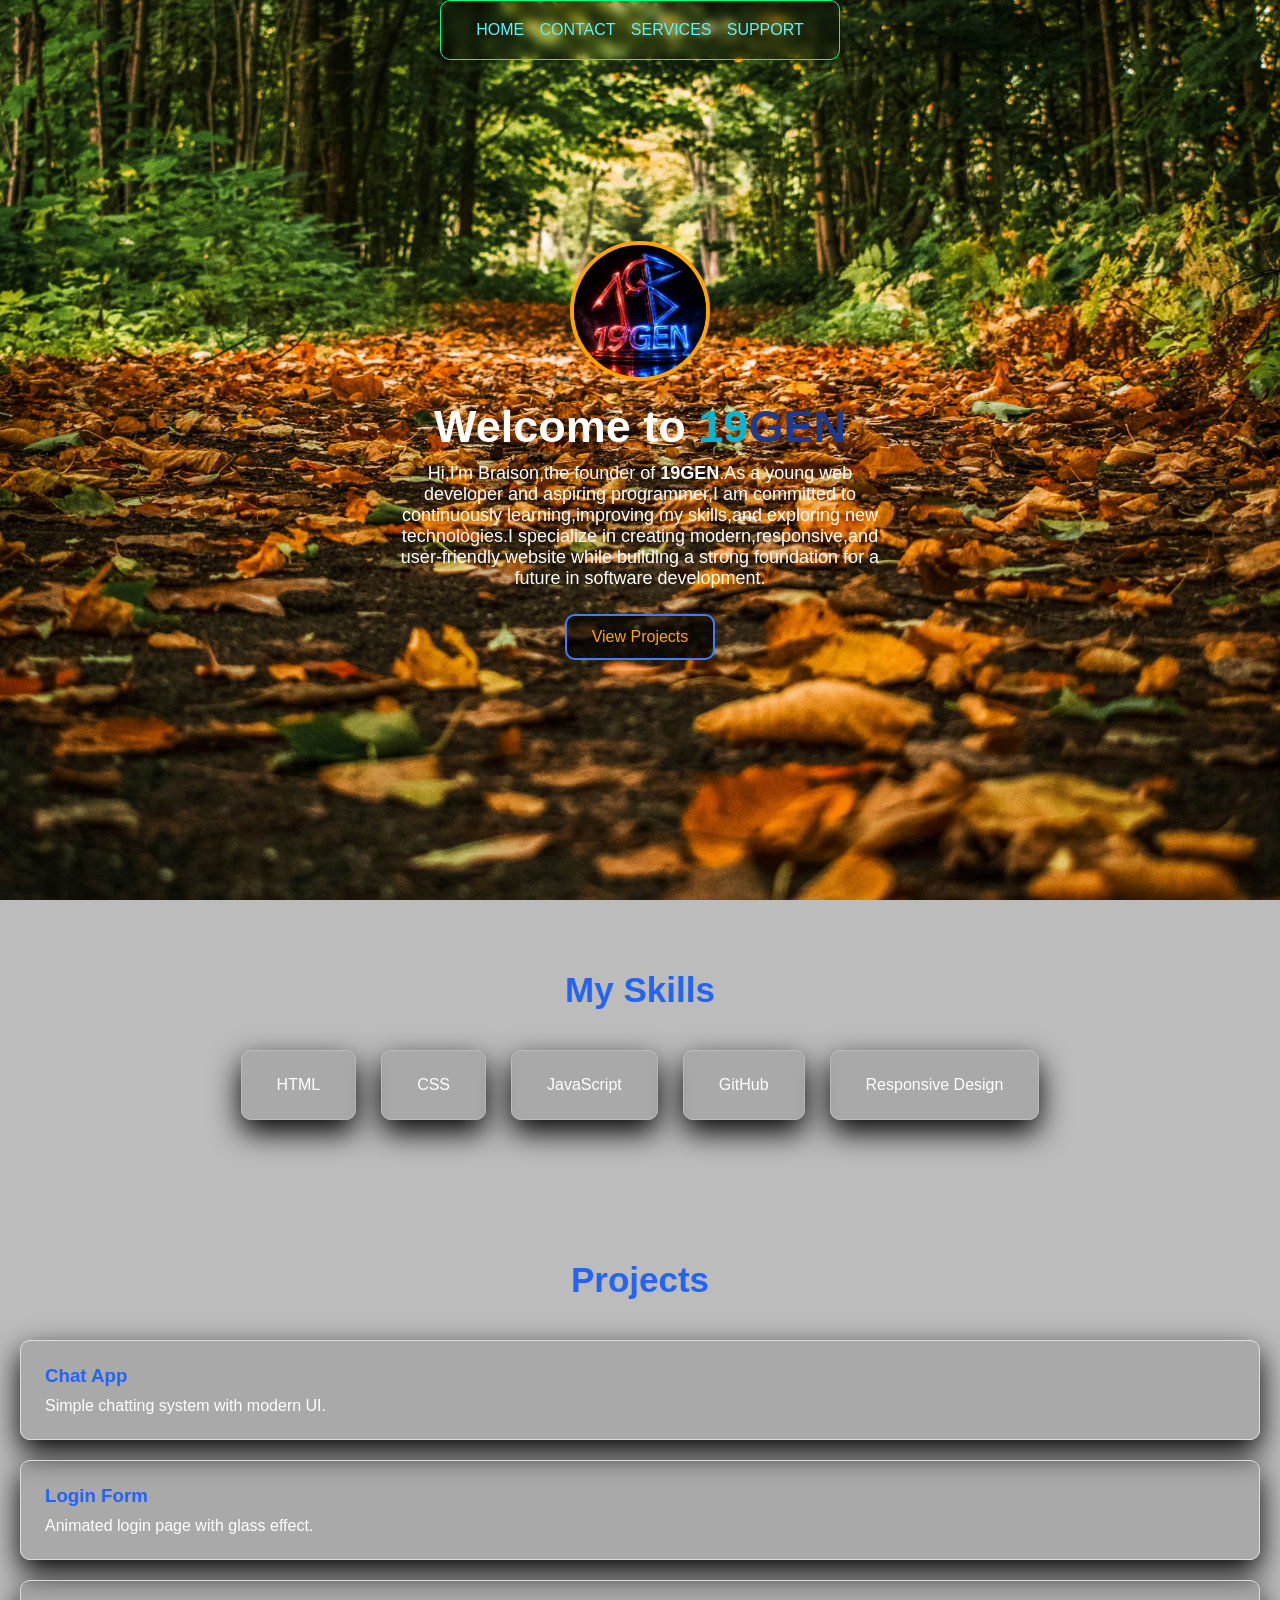
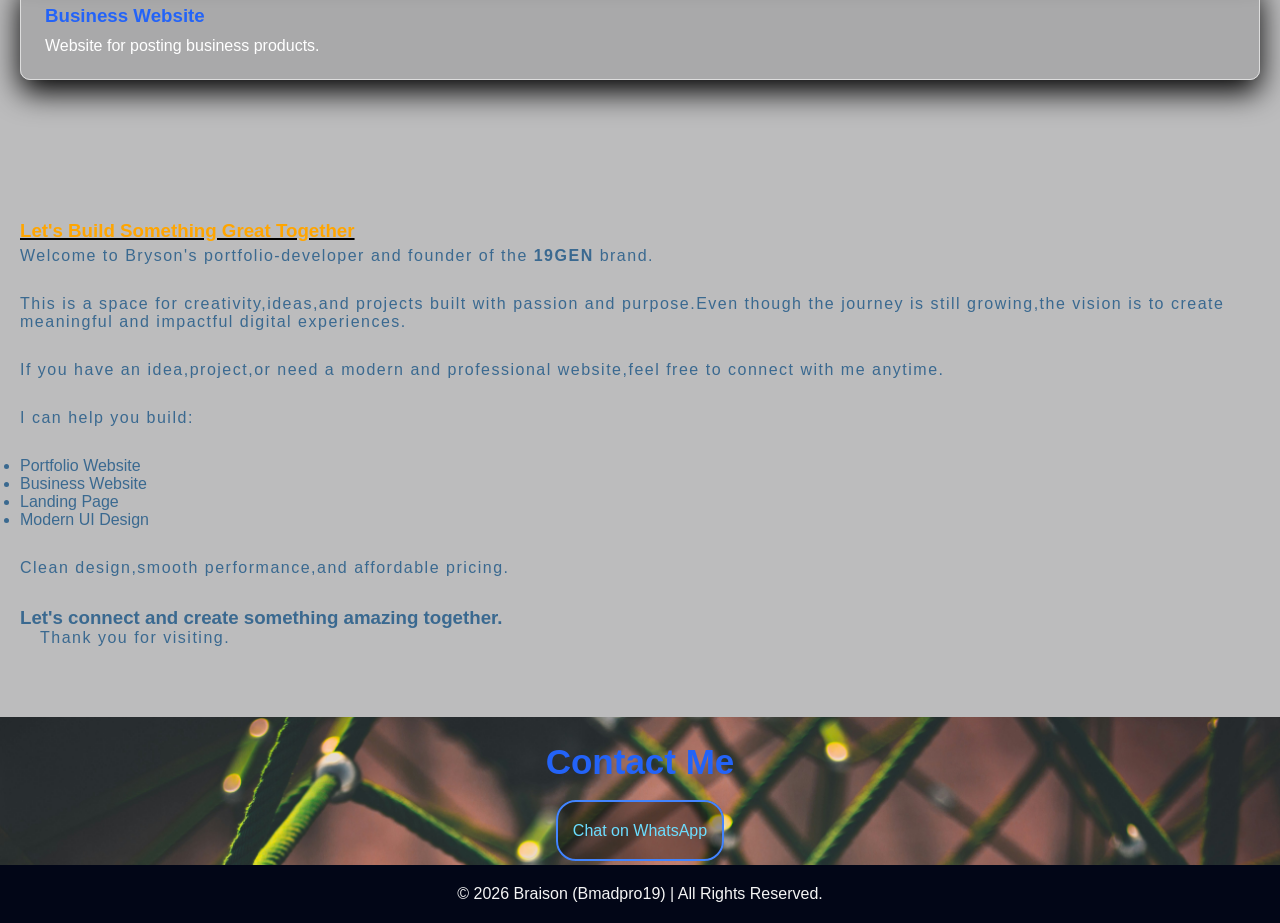
==== index.html @ 57aa0ffb "portifolio-changes" ====
<!DOCTYPE html>
<html lang="en">
<head>
    <link rel="stylesheet" href="home.css">
    <meta charset="UTF-8">
    <meta name="viewport" content="width=device-width, initial-scale=1.0">
    <title>Braison portifolio</title>
</head>
<body>
    <header id="home">

        <nav>
          <ul>
            <li><a href="#home">HOME</a></li>
            <li><a href="#contact">CONTACT</a></li>
            <li><a href="email-contact-me.html">SERVICES</a></li>
            <li><a href="#support">SUPPORT</a></li>
          </ul>  
        </nav>
        <img src="19GEN.jpg" alt="image">
        <h1>
            Welcome to <span style="color:#06B6D4;">19</span><span style="color: #1E3A8A;">GEN</span>
        </h1>
        <p>Hi,I'm Braison,the founder of <strong>19GEN</strong>.As a young web developer and aspiring programmer,I am committed to continuously learning,improving my skills,and exploring new technologies.I specialize in creating modern,responsive,and user-friendly website while building a strong foundation for a future in software development.</p>
        
        <a href="#projects" class="btn">View Projects</a>
    </header>
    <!--my skills-->
    <section>
        <h2 class="tittle">My Skills</h2>

        <div class="skills">
            <div class="skill">HTML</div>
            <div class="skill">CSS</div>
            <div class="skill">JavaScript</div>
            <div class="skill">GitHub</div>
            <div class="skill">Responsive Design</div>
             
        </div>  
    </section>

    <!--Projects-->
    <section id="projects">
        <h2 class="tittle">Projects</h2>
        
    <div class="projects">
        <div class="card">
            <h3>
                Chat App
            </h3>
            <p>
                Simple chatting system with modern UI.
            </p>
        </div>

        <div class="card">
            <h3>
                Login Form
            </h3>
            <p>
              Animated login page with glass effect.
            </p>
        </div>

        <div class="card">
            <h3>
                Business Website
            </h3>
            <p>Website for posting business products.</p>
        </div>

    </div>

    </section>

    <!--hey mista-->

    <section id="support">
        <div class="support">
            <h3 style="color: orange; text-decoration: underline 2px #000; margin-bottom: 5px;">Let's Build Something Great Together</h3>
            <p>Welcome to Bryson's portfolio-developer and founder of the <strong>19GEN</strong> brand.</p>


            <p>This is a space for creativity,ideas,and projects built with passion and purpose.Even though the journey is still growing,the vision is to create meaningful and impactful digital experiences.
            </p>


            <p>If you have an idea,project,or need a modern and professional website,feel free to connect with me anytime.</p>

            <p>I can help you build:
                 
                <ul>
                    <li>Portfolio Website</li>
                    <li>Business Website </li>
                    <li>Landing Page</li>
                    <li>Modern UI Design</li>
                </ul>
            
            </p>
       

            <p>Clean design,smooth performance,and affordable pricing.</p>

            <h3>Let's connect and create something amazing together.</h3>

            <span>Thank you for visiting.</span>
        </div>

    </section>

    <!--Contact place-->
    <section id="contact">
        <h2 class="tittle">Contact Me</h2>
        <a href="https://wa.me/255693608018?text=hey mr braison">Chat on WhatsApp</a>

        
        

  
    
    </section>

    <footer>
        &copy; 2026 Braison (Bmadpro19) | All Rights Reserved.
    </footer>

</body>
</html>
---- home.css ----
*{
    padding: 0;
    margin: 0;
    box-sizing: border-box;
    font-family: Arial, Helvetica, sans-serif;
}

body{
    background: #bcbcbd;
    color: white;

}
header{
    height: 100vh;
    display: flex;
    flex-direction: column;
    justify-content: center;
    align-items: center;
    text-align: center;
    background-image: url(header.jpg);
    background-size: cover;
    background-position: center;
    
    

}
header img{
    height: 140px;
    width: 140px;
    border-radius: 50%;
    border: 4px solid orange;
    object-fit:cover;
    margin-bottom: 20px;
}

header h1{
    font-size: 45px;
    margin-bottom: 10px;
    
    
}
header p{
    font-size: 18px;
    max-width: 500px;

}

.btn{
    margin-top: 25px;
    padding: 12px 25px;
    color: orange;
    text-decoration: none;
    background: rgba(0, 0, 0, 0.623);
    border-radius: 10px;
    border: 2px hwb(221 25% 0%) solid;
    

}
.btn:hover{
    background:#f3f3f3;
    transition: 0.3s;
    transform: scale(1.1);
    
}
section{
    padding: 70px 20px;
}
.tittle{
    color: rgb(35, 99, 248);
    text-align: center;
    font-size: 35px;
    margin-bottom: 40px;

}
.skills{
    gap: 25px;
    justify-content: center;
    display: flex;
    flex-wrap: wrap;
}
.skill{
    background:rgba(0,0,0,0.1);
    padding: 25px 35px;
    border-radius: 10px;
    box-shadow: 0 12px 30px black ;
    border: 0.5px solid #bbb;
     
}
.skill:hover{
    transform:translateY(-15px)  scale(1.1);
    transition: 0.4s;
    
}
.projects{
    display: grid;
    grid-template-columns:repeat(auto-fit,minmax(250px 1fr));
    gap: 20px;
    margin-top: 30px;

}
.card{
    background:rgba(0,0,0,0.1);
    padding: 24px;
    border-radius: 10px;
    border: 1px solid #ddd;
    box-shadow: 0 12px 30px black;
    
}
.card h3{
    color: rgb(35, 99, 248);
    margin-bottom: 10px;
}

.card:hover{
    transform: translateY(-15px) ;
    transition: 0.5s;
}

.contact{
    text-align: center;

}
.contact a{
    text-decoration: none;
    color: rgb(35, 99, 248);
    font-size: 18px;
}
footer{
    text-align: center;
    padding: 20px;
    background: #020617;
    color: whitesmoke;
}

nav ul{
    display: flex;
    justify-content: space-evenly;
    max-width: 400px;
    width: 100%;
    position:fixed;
    text-align: center; 
     background: rgba(0,0,0,0.1);
     backdrop-filter: blur(5px);
     top: 0;
     align-items: center;
     padding: 20px;
     border-radius: 10px;
     border: 1px rgb(0, 255, 140) solid;

}  


nav{
  display: flex;
    justify-content: space-around;
    background: rgba(0,0,0,0.3);
    width: 100%;
}
nav a{
    text-decoration: none;
    color: lab(88.3% -38.63 -18.3) ;
    
}
nav a:hover{
    background: rgba(79, 255, 243, 0.443);
    padding: 10px;
    border-radius: 10px;
    transition: 0.2s ease;
}
nav ul li{
    list-style-type:none;
}

.support{
    color:rgb(58, 105, 144) ;
}
.support p {
    margin-bottom: 30px;
    letter-spacing: 1.5px;
   
}
.support span{
    margin: 20px;
    letter-spacing: 1.5px;
}
#contact {
    padding: 20px 15px;
    background-image: url(contact.jpg);
    background-size: cover;
    text-align: center;
    padding: 25px 20px;
   

}
#contact a{
    background: rgba(0, 0, 0, 0.352);
    padding: 20px 15px;
    border-radius: 20px;
    color: #6bddff;
    text-decoration-line: none;
    border: 2px solid rgb(66, 132, 255);
    backdrop-filter: blur(10px);
    

}
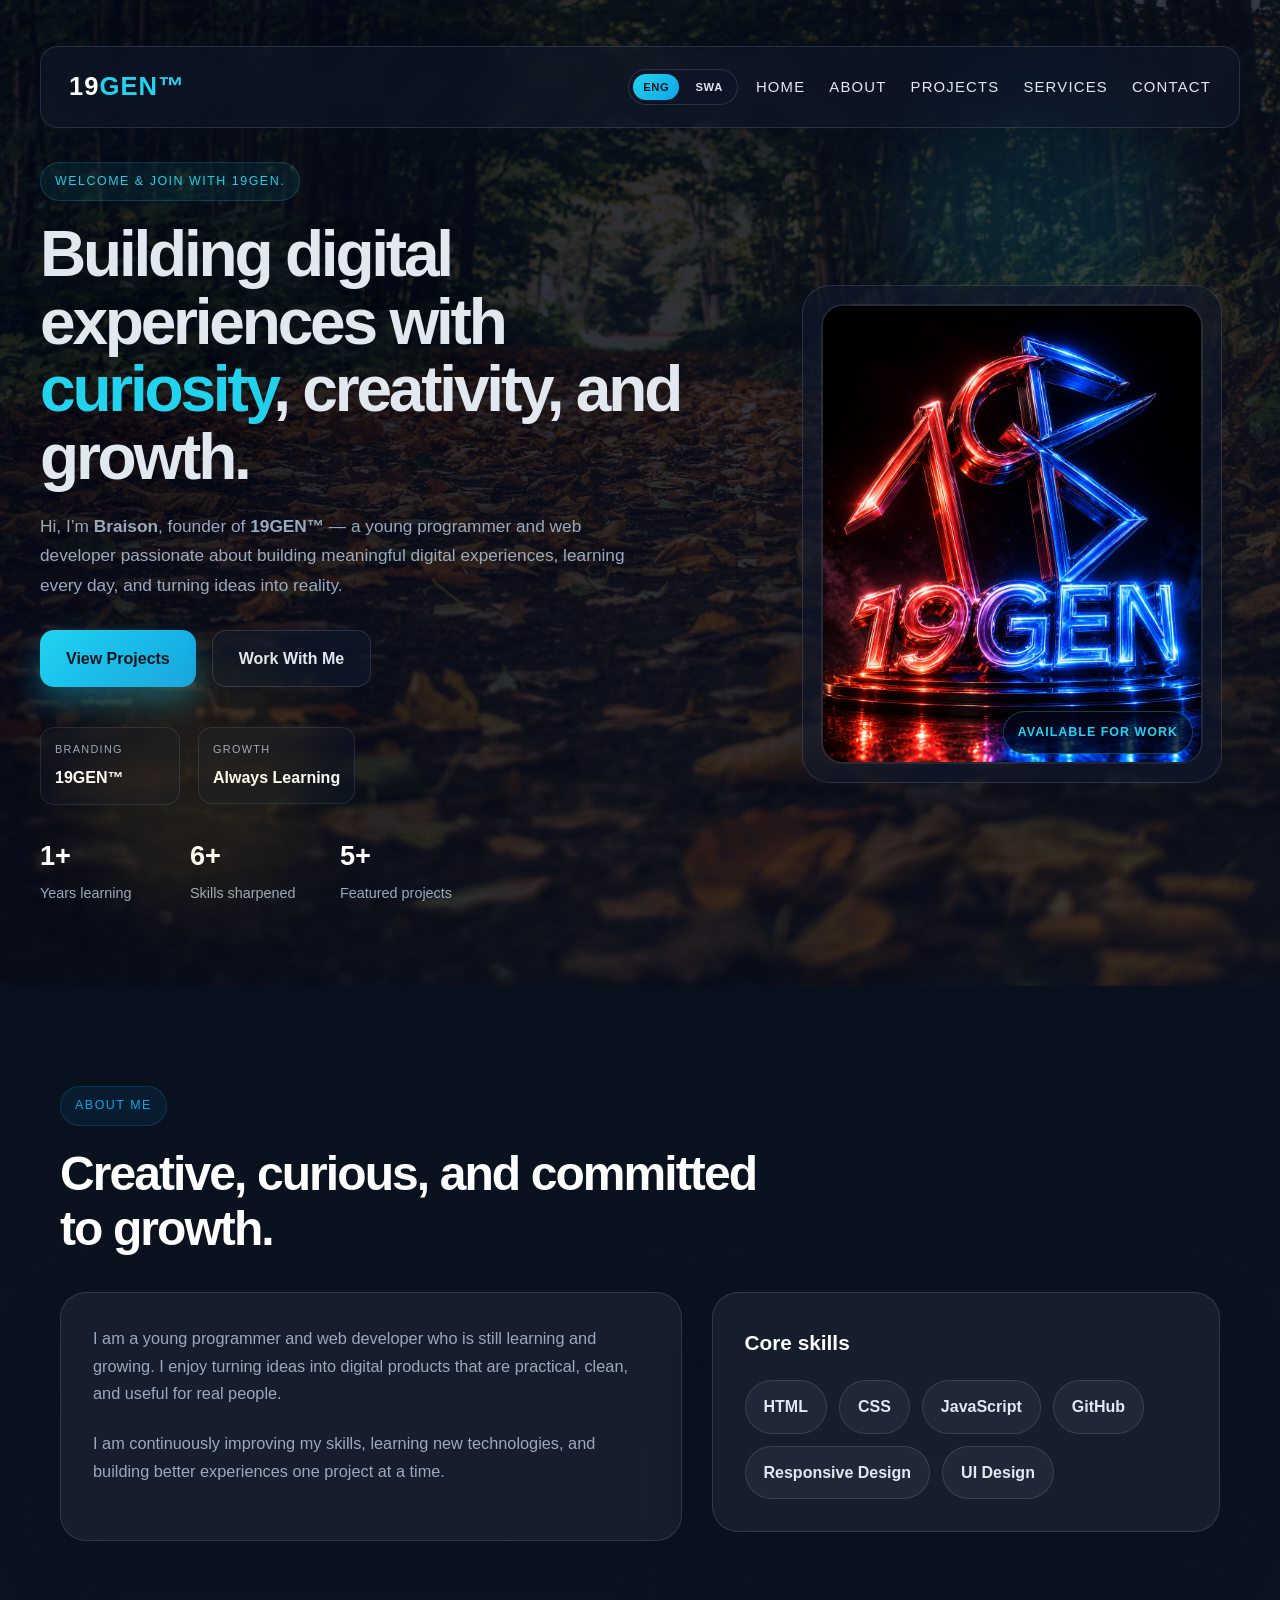
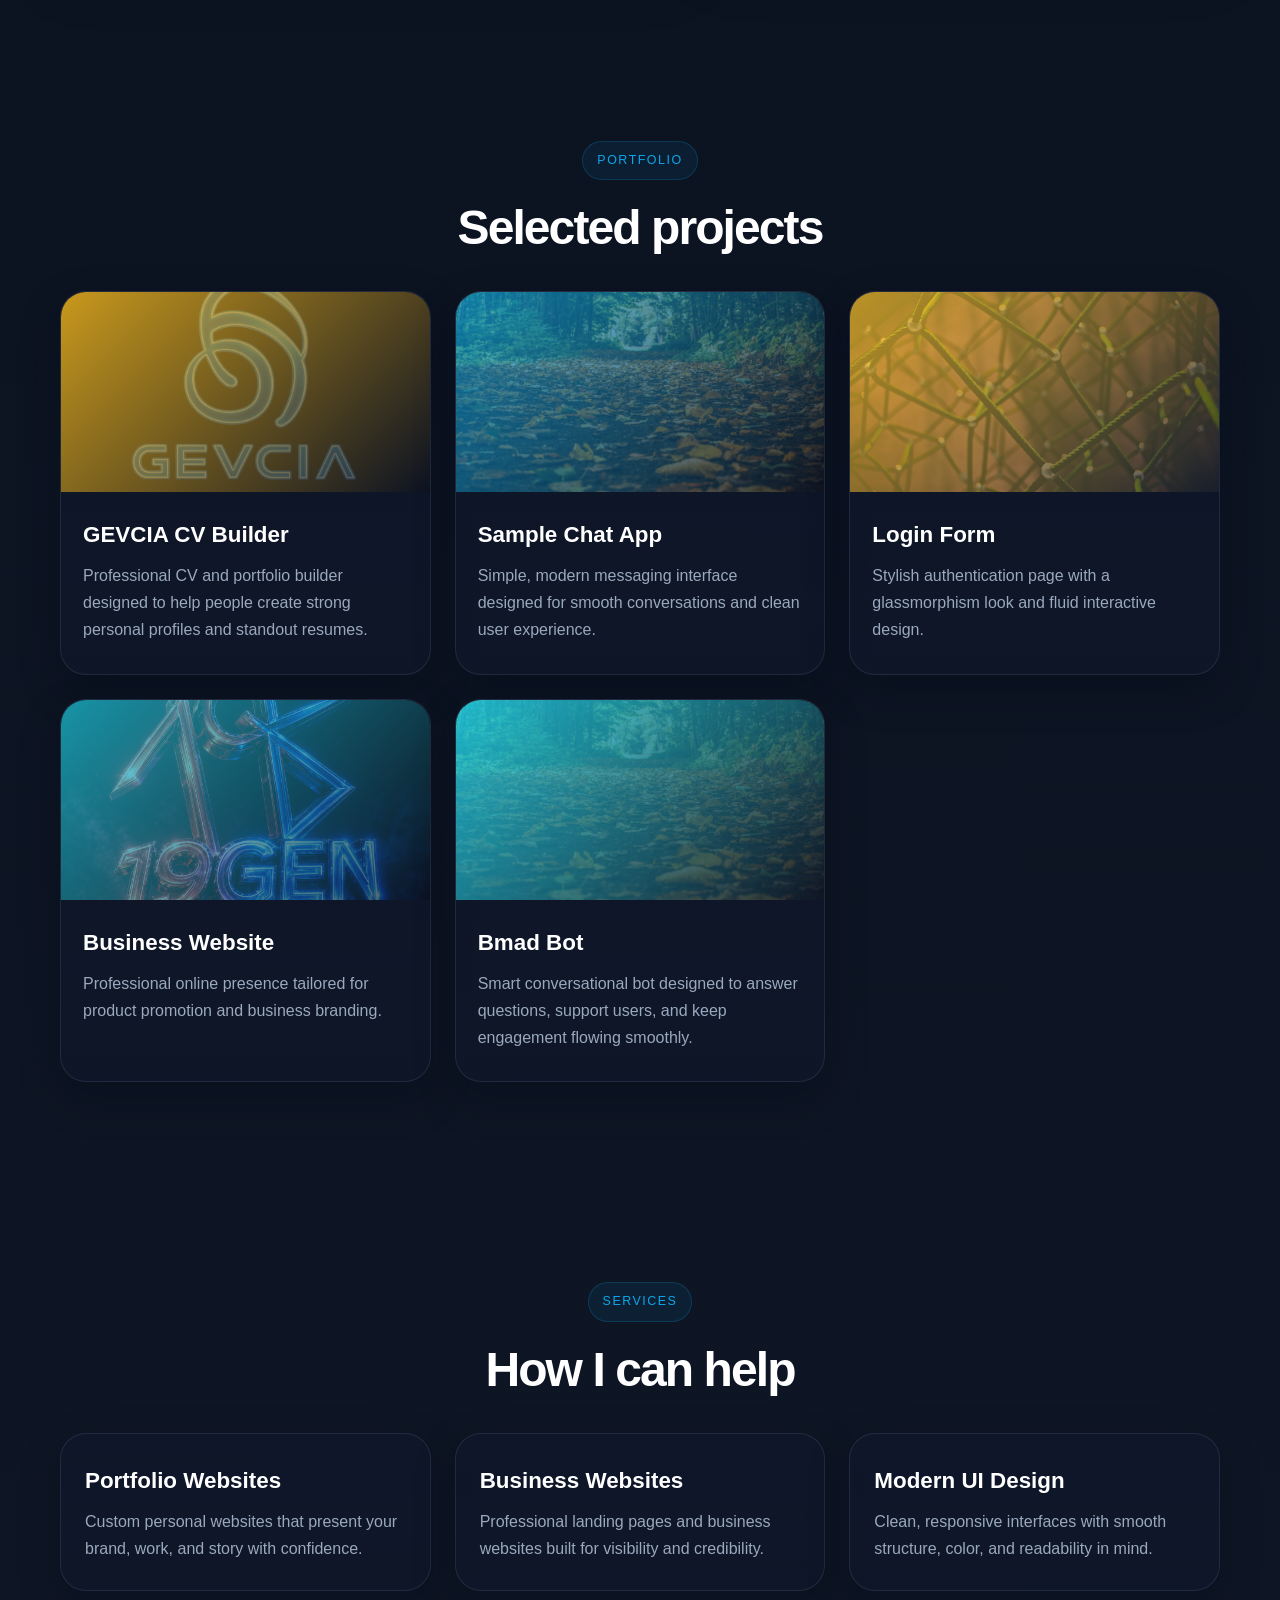
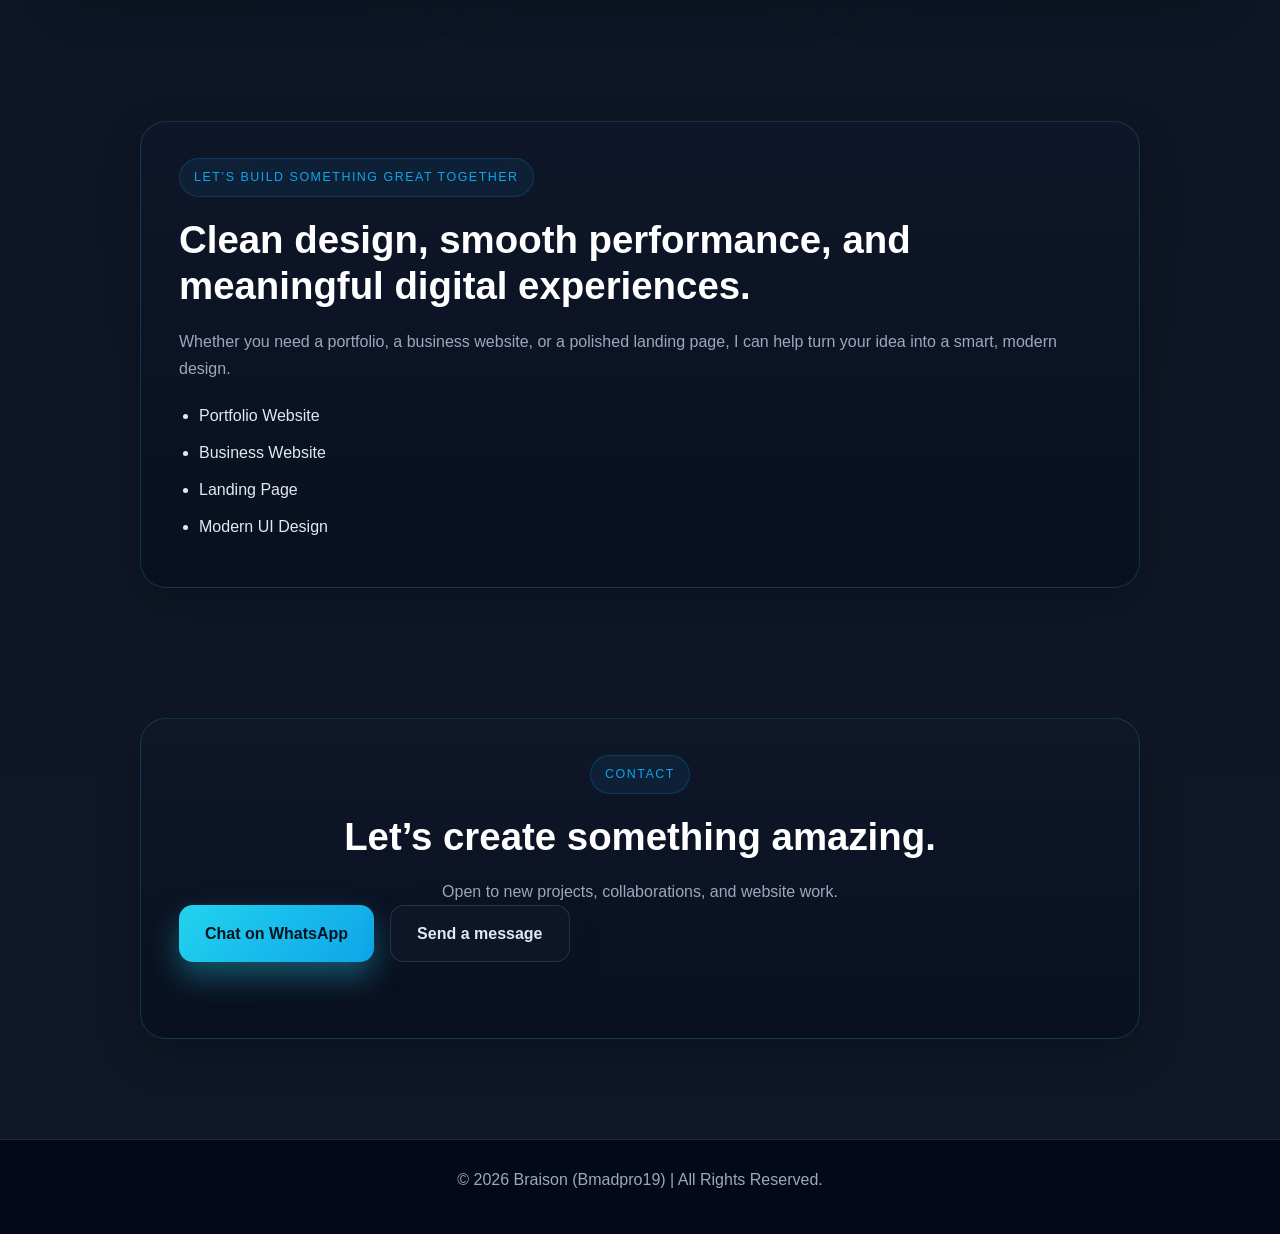
==== commit cd388602: "email setting     and graphic" ====
--- a/index.html
+++ b/index.html
@@ -1,128 +1,346 @@
 <!DOCTYPE html>
 <html lang="en">
 <head>
-    <link rel="stylesheet" href="home.css">
     <meta charset="UTF-8">
     <meta name="viewport" content="width=device-width, initial-scale=1.0">
-    <title>Braison portifolio</title>
+    <title>Braison | 19GEN Portfolio</title>
+    <meta name="description" content="Braison's professional portfolio showcasing web development skills, projects, and services.">
+    <link rel="stylesheet" href="home.css">
 </head>
 <body>
-    <header id="home">
-
-        <nav>
-          <ul>
-            <li><a href="#home">HOME</a></li>
-            <li><a href="#contact">CONTACT</a></li>
-            <li><a href="email-contact-me.html">SERVICES</a></li>
-            <li><a href="#support">SUPPORT</a></li>
-          </ul>  
+    <div class="welcome-loader" id="welcomeLoader" aria-live="polite">
+        <div class="loader-text" aria-label="Welcome 19GEN"></div>
+    </div>
+
+    <header class="hero" id="home">
+        <nav class="topbar">
+            <div class="brand">19<span>GEN™</span></div>
+
+            <div class="nav-actions">
+                <div class="lang-switcher" aria-label="Language switcher">
+                    <button class="lang-btn active" type="button" data-lang="en">ENG</button>
+                    <button class="lang-btn" type="button" data-lang="sw">SWA</button>
+                </div>
+                <button class="nav-toggle" type="button" aria-label="Open menu" aria-expanded="false">☰</button>
+            </div>
+
+            <ul class="nav-menu">
+                <li><a href="#home" data-i18n="navHome">Home</a></li>
+                <li><a href="#about" data-i18n="navAbout">About</a></li>
+                <li><a href="#projects" data-i18n="navProjects">Projects</a></li>
+                <li><a href="#services" data-i18n="navServices">Services</a></li>
+                <li><a href="#contact" data-i18n="navContact">Contact</a></li>
+            </ul>
         </nav>
-        <img src="19GEN.jpg" alt="image">
-        <h1>
-            Welcome to <span style="color:#06B6D4;">19</span><span style="color: #1E3A8A;">GEN</span>
-        </h1>
-        <p>Hi,I'm Braison,the founder of <strong>19GEN</strong>.As a young web developer and aspiring programmer,I am committed to continuously learning,improving my skills,and exploring new technologies.I specialize in creating modern,responsive,and user-friendly website while building a strong foundation for a future in software development.</p>
-        
-        <a href="#projects" class="btn">View Projects</a>
+
+        <div class="hero-inner">
+            <div class="hero-copy">
+                <p class="eyebrow" data-i18n="eyebrow">welcome & join with 19GEN</p>
+                <h1 data-i18n="heroTitle">Building digital experiences with <span>curiosity</span>, creativity, and growth.</h1>
+               <p class="intro" data-i18n="intro">
+                  Hi, I’m <strong>Braison</strong>, founder of <strong>19GEN™</strong> — a young programmer and web developer passionate about building meaningful digital experiences, learning every day, and turning ideas into reality.
+                </p>
+
+                <div class="hero-actions">
+                    <a href="#projects" class="btn primary" data-i18n="viewProjects">View Projects</a>
+                    <a href="email-contact-me.html" class="btn secondary" data-i18n="hireMe">Work With Me</a>
+                </div>
+
+                <div class="signature-strip">
+                    <div>
+                        <span>Branding</span>
+                        <strong>19GEN™</strong>
+                    </div>
+                   
+                    <div>
+                        <span>Growth</span>
+                        <strong>Always Learning</strong>
+                    </div>
+                </div>
+
+                <div class="stats">
+                    <div>
+                        <strong>1+</strong>
+                        <span>Years learning</span>
+                    </div>
+                    <div>
+                        <strong>6+</strong>
+                        <span>Skills sharpened</span>
+                    </div>
+                    <div>
+                        <strong>5+</strong>
+                        <span>Featured projects</span>
+                    </div>
+                </div>
+            </div>
+
+            <div class="hero-visual">
+                <div class="profile-card">
+                    <img src="19GEN.jpg" alt="Braison portrait">
+                    <div class="mini-badge">Available for work</div>
+                </div>
+            </div>
+        </div>
     </header>
-    <!--my skills-->
-    <section>
-        <h2 class="tittle">My Skills</h2>
-
-        <div class="skills">
-            <div class="skill">HTML</div>
-            <div class="skill">CSS</div>
-            <div class="skill">JavaScript</div>
-            <div class="skill">GitHub</div>
-            <div class="skill">Responsive Design</div>
-             
-        </div>  
-    </section>
-
-    <!--Projects-->
-    <section id="projects">
-        <h2 class="tittle">Projects</h2>
-        
-    <div class="projects">
-        <div class="card">
-            <h3>
-                Chat App
-            </h3>
-            <p>
-                Simple chatting system with modern UI.
-            </p>
-        </div>
-
-        <div class="card">
-            <h3>
-                Login Form
-            </h3>
-            <p>
-              Animated login page with glass effect.
-            </p>
-        </div>
-
-        <div class="card">
-            <h3>
-                Business Website
-            </h3>
-            <p>Website for posting business products.</p>
-        </div>
-
-    </div>
-
-    </section>
-
-    <!--hey mista-->
-
-    <section id="support">
-        <div class="support">
-            <h3 style="color: orange; text-decoration: underline 2px #000; margin-bottom: 5px;">Let's Build Something Great Together</h3>
-            <p>Welcome to Bryson's portfolio-developer and founder of the <strong>19GEN</strong> brand.</p>
-
-
-            <p>This is a space for creativity,ideas,and projects built with passion and purpose.Even though the journey is still growing,the vision is to create meaningful and impactful digital experiences.
-            </p>
-
-
-            <p>If you have an idea,project,or need a modern and professional website,feel free to connect with me anytime.</p>
-
-            <p>I can help you build:
-                 
+
+    <main>
+        <section class="about" id="about">
+            <div class="section-heading">
+                <p class="eyebrow dark" data-i18n="aboutTag">About me</p>
+                <h2 data-i18n="aboutTitle">Creative, curious, and committed to growth.</h2>
+            </div>
+
+            <div class="about-grid">
+                <div class="about-text">
+                    <p data-i18n="aboutText1">
+                        I am <strong >Braison</strong>, founder of <strong>19GEN™</strong>, a young programmer and web developer who is still learning and growing. I enjoy turning ideas into digital products that are practical, clean, and useful for real people.
+                    </p>
+                    <p data-i18n="aboutText2">
+                        I am continuously improving my skills, learning new technologies, and building better experiences one project at a time.
+                    </p>
+                </div>
+
+                <div class="skills-wrap">
+                    <h3 data-i18n="skillsTitle">Core skills</h3>
+                    <div class="skills">
+                        <span class="skill">HTML</span>
+                        <span class="skill">CSS</span>
+                        <span class="skill">JavaScript</span>
+                        <span class="skill">GitHub</span>
+                        <span class="skill">Responsive Design</span>
+                        <span class="skill">UI Design</span>
+                    </div>
+                </div>
+            </div>
+        </section>
+
+        <section class="projects" id="projects">
+            <div class="section-heading center">
+                <p class="eyebrow dark" data-i18n="portfolioTag">Portfolio</p>
+                <h2 data-i18n="portfolioTitle">Selected projects</h2>
+            </div>
+
+            <div class="project-grid">
+                <article class="card">
+                    <div class="card-top gevcia"></div>
+                    <div class="card-body">
+                        <h3>GEVCIA CV Builder</h3>
+                        <p>Professional CV and portfolio builder designed to help people create strong personal profiles and standout resumes.</p>
+                    </div>
+                </article>
+
+                <article class="card">
+                    <div class="card-top chat"></div>
+                    <div class="card-body">
+                        <h3>Sample Chat App</h3>
+                        <p>Simple, modern messaging interface designed for smooth conversations and clean user experience.</p>
+                    </div>
+                </article>
+
+                <article class="card">
+                    <div class="card-top login"></div>
+                    <div class="card-body">
+                        <h3>Login Form</h3>
+                        <p>Stylish authentication page with a glassmorphism look and fluid interactive design.</p>
+                    </div>
+                </article>
+
+                <article class="card">
+                    <div class="card-top business"></div>
+                    <div class="card-body">
+                        <h3>Business Website</h3>
+                        <p>Professional online presence tailored for product promotion and business branding.</p>
+                    </div>
+                </article>
+
+                <article class="card">
+                    <div class="card-top bmadbot"></div>
+                    <div class="card-body">
+                        <h3>Bmad Bot</h3>
+                        <p>Smart conversational bot designed to answer questions, support users, and keep engagement flowing smoothly.</p>
+                    </div>
+                </article>
+            </div>
+        </section>
+
+        <section class="services" id="services">
+            <div class="section-heading center">
+                <p class="eyebrow dark" data-i18n="servicesTag">Services</p>
+                <h2 data-i18n="servicesTitle">How I can help</h2>
+            </div>
+
+            <div class="service-grid">
+                <div class="service-item">
+                    <h3>Portfolio Websites</h3>
+                    <p>Custom personal websites that present your brand, work, and story with confidence.</p>
+                </div>
+                <div class="service-item">
+                    <h3>Business Websites</h3>
+                    <p>Professional landing pages and business websites built for visibility and credibility.</p>
+                </div>
+                <div class="service-item">
+                    <h3>Modern UI Design</h3>
+                    <p>Clean, responsive interfaces with smooth structure, color, and readability in mind.</p>
+                </div>
+            </div>
+        </section>
+
+        <section class="support" id="support">
+            <div class="support-box">
+                <p class="eyebrow dark" data-i18n="buildTag">Let’s build something great together</p>
+                <h2 data-i18n="buildTitle">Clean design, smooth performance, and meaningful digital experiences.</h2>
+                <p data-i18n="buildText">
+                    Whether you need a portfolio, a business website, or a polished landing page, I can help turn your idea into a smart, modern design.
+                </p>
                 <ul>
-                    <li>Portfolio Website</li>
-                    <li>Business Website </li>
-                    <li>Landing Page</li>
-                    <li>Modern UI Design</li>
+                    <li data-i18n="serviceList1">Portfolio Website</li>
+                    <li data-i18n="serviceList2">Business Website</li>
+                    <li data-i18n="serviceList3">Landing Page</li>
+                    <li data-i18n="serviceList4">Modern UI Design</li>
                 </ul>
-            
-            </p>
-       
-
-            <p>Clean design,smooth performance,and affordable pricing.</p>
-
-            <h3>Let's connect and create something amazing together.</h3>
-
-            <span>Thank you for visiting.</span>
-        </div>
-
-    </section>
-
-    <!--Contact place-->
-    <section id="contact">
-        <h2 class="tittle">Contact Me</h2>
-        <a href="https://wa.me/255693608018?text=hey mr braison">Chat on WhatsApp</a>
-
-        
-        
-
-  
-    
-    </section>
+            </div>
+        </section>
+
+        <section class="contact" id="contact">
+            <div class="contact-box">
+                <p class="eyebrow dark" data-i18n="contactTag">Contact</p>
+                <h2 data-i18n="contactTitle">Let’s create something amazing.</h2>
+                <p data-i18n="contactText">Open to new projects, collaborations, and website work.</p>
+                <div class="contact-actions">
+                    <a href="https://wa.me/255616126697?text=Hi%20Braison%2C%20I%20would%20like%20to%20work%20with%20you." class="btn primary" target="_blank" rel="noreferrer" data-i18n="whatsappBtn">Chat on WhatsApp</a>
+                    <a href="email-contact-me.html" class="btn secondary" data-i18n="messageBtn">Send a message</a>
+                </div>
+            </div>
+        </section>
+    </main>
 
     <footer>
         &copy; 2026 Braison (Bmadpro19) | All Rights Reserved.
     </footer>
 
+    <script>
+        const loader = document.getElementById('welcomeLoader');
+        const loaderText = document.querySelector('.loader-text');
+        const welcomeText = 'WELCOME 19GEN';
+        let charIndex = 0;
+
+        function typeWelcome() {
+            if (charIndex <= welcomeText.length) {
+                loaderText.textContent = welcomeText.slice(0, charIndex);
+                charIndex += 1;
+                setTimeout(typeWelcome, 120);
+            } else {
+                setTimeout(() => {
+                    loader.classList.add('hidden');
+                }, 500);
+            }
+        }
+
+        const translations = {
+            en: {
+                navHome: 'Home',
+                navAbout: 'About',
+                navProjects: 'Projects',
+                navServices: 'Services',
+                navContact: 'Contact',
+                eyebrow: 'Welcome & join with 19GEN.',
+                heroTitle: 'Building digital experiences with <span>curiosity</span>, creativity, and growth.',
+                intro: 'Hi, I’m <strong>Braison</strong>, founder of <strong>19GEN™</strong> — a young programmer and web developer passionate about building meaningful digital experiences, learning every day, and turning ideas into reality.',
+                viewProjects: 'View Projects',
+                hireMe: 'Work With Me',
+                aboutTag: 'About me',
+                aboutTitle: 'Creative, curious, and committed to growth.',
+                aboutText1: 'I am a young programmer and web developer who is still learning and growing. I enjoy turning ideas into digital products that are practical, clean, and useful for real people.',
+                aboutText2: 'I am continuously improving my skills, learning new technologies, and building better experiences one project at a time.',
+                skillsTitle: 'Core skills',
+                portfolioTag: 'Portfolio',
+                portfolioTitle: 'Selected projects',
+                servicesTag: 'Services',
+                servicesTitle: 'How I can help',
+                buildTag: 'Let’s build something great together',
+                buildTitle: 'Clean design, smooth performance, and meaningful digital experiences.',
+                buildText: 'Whether you need a portfolio, a business website, or a polished landing page, I can help turn your idea into a smart, modern design.',
+                serviceList1: 'Portfolio Website',
+                serviceList2: 'Business Website',
+                serviceList3: 'Landing Page',
+                serviceList4: 'Modern UI Design',
+                contactTag: 'Contact',
+                contactTitle: 'Let’s create something amazing.',
+                contactText: 'Open to new projects, collaborations, and website work.',
+                whatsappBtn: 'Chat on WhatsApp',
+                messageBtn: 'Send a message'
+            },
+            sw: {
+                navHome: 'Nyumbani',
+                navAbout: 'Kuhusu',
+                navProjects: 'Miradi',
+                navServices: 'Huduma',
+                navContact: 'Mawasiliano',
+                eyebrow: 'Karibu & jumuika na 19GEN.',
+                heroTitle: 'Kutengeneza matumizi ya kidijitali kwa <span>shauku</span>, ubunifu, na ukuaji.',
+                intro: 'Habari, mimi ni <strong>Braison</strong>, mwanzilishi wa <strong>19GEN™</strong> — programa mdogo na mtengenezaji wa tovuti ninayependa kujenga uzoefu bora wa kidijitali, kujifunza kila siku, na kubadilisha mawazo kuwa vitu halisi.',
+                viewProjects: 'Tazama Miradi',
+                hireMe: 'Fanya Kazi Nami',
+                aboutTag: 'Kuhusu mimi',
+                aboutTitle: 'Mwenye ubunifu, maswali, na hamu ya kukua.',
+                aboutText1: 'Mimi ni programmer mdogo na web developer mdogo ambaye bado anajifunza na kukua. Napenda kugeuza mawazo kuwa bidhaa za kidijitali zinazofaa, kuwa safi, na kuleta faida kwa watu halisi.',
+                aboutText2: 'Ninaendelea kuboresha ujuzi wangu, kujifunza teknolojia mpya, na kujenga matumizi bora hatua kwa hatua.',
+                skillsTitle: 'Ujuzi mkuu',
+                portfolioTag: 'Portfolio',
+                portfolioTitle: 'Miradi iliyochaguliwa',
+                servicesTag: 'Huduma',
+                servicesTitle: 'Naweza kukusaidia vipi',
+                buildTag: 'Hebu tuunde kitu kikubwa pamoja',
+                buildTitle: 'Muundo safi, utendaji mzuri, na matumizi yenye maana ya kidijitali.',
+                buildText: 'Iwe unahitaji tovuti ya kibinafsi, tovuti ya biashara, au ukurasa wa kuvutia, naweza kukusaidia kugeuza wazo lako kuwa muundo wa kisasa na mzuri.',
+                serviceList1: 'Tovuti ya Portifolio',
+                serviceList2: 'Tovuti ya Biashara',
+                serviceList3: 'Ukurasa wa Kuuza',
+                serviceList4: 'UI ya Kisasa',
+                contactTag: 'Mawasiliano',
+                contactTitle: 'Hebu tuunde kitu cha ajabu.',
+                contactText: 'Nipo tayari kwa miradi mipya, ushirikiano, na kazi za tovuti.',
+                whatsappBtn: 'Zungumza WhatsApp',
+                messageBtn: 'Tuma ujumbe'
+            }
+        };
+
+        const navToggle = document.querySelector('.nav-toggle');
+        const topbar = document.querySelector('.topbar');
+        const langButtons = document.querySelectorAll('.lang-btn');
+        const i18nNodes = document.querySelectorAll('[data-i18n]');
+
+        const translatePage = (lang) => {
+            const dict = translations[lang];
+            i18nNodes.forEach((node) => {
+                const key = node.dataset.i18n;
+                if (dict[key]) {
+                    const value = dict[key];
+                    node.innerHTML = value;
+                }
+            });
+            document.documentElement.lang = lang;
+            langButtons.forEach((button) => {
+                button.classList.toggle('active', button.dataset.lang === lang);
+            });
+        };
+
+        navToggle.addEventListener('click', () => {
+            const isOpen = topbar.classList.toggle('open');
+            navToggle.setAttribute('aria-expanded', String(isOpen));
+            navToggle.textContent = isOpen ? '✕' : '☰';
+        });
+
+        langButtons.forEach((button) => {
+            button.addEventListener('click', () => {
+                translatePage(button.dataset.lang);
+            });
+        });
+
+        window.addEventListener('load', () => {
+            setTimeout(typeWelcome, 180);
+            translatePage('en');
+        });
+    </script>
 </body>
-</html>+</html>
--- a/home.css
+++ b/home.css
@@ -1,206 +1,685 @@
-*{
+:root {
+    --bg: #07111f;
+    --bg-soft: #0d1b2a;
+    --panel: rgba(15, 23, 42, 0.82);
+    --panel-light: rgba(148, 163, 184, 0.08);
+    --text: #e2e8f0;
+    --muted: #9aa9bd;
+    --primary: #22d3ee;
+    --primary-strong: #0ea5e9;
+    --accent: #fbbf24;
+    --line: rgba(255, 255, 255, 0.12);
+    --shadow: 0 25px 60px rgba(8, 15, 30, 0.45);
+}
+
+* {
+    margin: 0;
     padding: 0;
-    margin: 0;
     box-sizing: border-box;
+}
+
+html {
+    scroll-behavior: smooth;
+}
+
+body {
     font-family: Arial, Helvetica, sans-serif;
-}
-
-body{
-    background: #bcbcbd;
-    color: white;
-
-}
-header{
-    height: 100vh;
-    display: flex;
-    flex-direction: column;
+    background: linear-gradient(180deg, #020817 0%, #0b1220 30%, #101827 100%);
+    color: var(--text);
+    line-height: 1.7;
+}
+
+img {
+    max-width: 100%;
+    display: block;
+}
+
+a {
+    text-decoration: none;
+}
+
+section {
+    padding: 100px 20px;
+}
+
+main {
+    max-width: 1200px;
+    margin: 0 auto;
+}
+
+.hero {
+    position: relative;
+    min-height: 100vh;
+    padding: 30px 20px 80px;
+    background:
+        linear-gradient(135deg, rgba(2, 6, 23, 0.86), rgba(12, 18, 34, 0.78)),
+        url("header.jpg") center/cover no-repeat;
+    overflow: hidden;
+}
+
+.hero::before,
+.hero::after {
+    content: "";
+    position: absolute;
+    border-radius: 50%;
+    filter: blur(40px);
+    opacity: 0.5;
+    pointer-events: none;
+}
+
+.hero::before {
+    width: 280px;
+    height: 280px;
+    background: rgba(34, 211, 238, 0.2);
+    top: 70px;
+    right: 8%;
+}
+
+.hero::after {
+    width: 240px;
+    height: 240px;
+    background: rgba(251, 191, 36, 0.18);
+    left: 6%;
+    bottom: 80px;
+}
+
+.topbar {
+    max-width: 1200px;
+    margin: 0 auto 50px;
+    display: flex;
+    align-items: center;
+    justify-content: space-between;
+    gap: 18px;
+    padding: 18px 28px;
+    background: rgba(15, 23, 42, 0.58);
+    border: 1px solid rgba(148, 163, 184, 0.2);
+    border-radius: 18px;
+    backdrop-filter: blur(14px);
+    -webkit-backdrop-filter: blur(14px);
+    box-shadow: 0 18px 50px rgba(8, 15, 30, 0.38);
+    position: sticky;
+    top: 16px;
+    z-index: 10;
+    flex-wrap: wrap;
+}
+
+.brand {
+    font-size: 1.6rem;
+    font-weight: 800;
+    letter-spacing: 1px;
+    color: #fff;
+}
+
+.brand span {
+    color: var(--primary);
+}
+
+.nav-actions {
+    margin-left: auto;
+    display: flex;
+    align-items: center;
+    gap: 12px;
+}
+
+.lang-switcher {
+    display: flex;
+    gap: 6px;
+    background: rgba(15, 23, 42, 0.55);
+    border: 1px solid var(--line);
+    border-radius: 999px;
+    padding: 4px;
+}
+
+.lang-btn {
+    border: none;
+    background: transparent;
+    color: var(--text);
+    padding: 7px 10px;
+    border-radius: 999px;
+    font-size: 0.7rem;
+    font-weight: 700;
+    letter-spacing: 0.06em;
+    cursor: pointer;
+    transition: all 0.25s ease;
+}
+
+.lang-btn.active {
+    background: linear-gradient(135deg, var(--primary), var(--primary-strong));
+    color: #02141f;
+}
+
+.nav-toggle {
+    display: none;
+    border: 1px solid var(--line);
+    background: rgba(255, 255, 255, 0.04);
+    color: var(--text);
+    width: 42px;
+    height: 42px;
+    border-radius: 12px;
+    font-size: 1.3rem;
+    cursor: pointer;
+}
+
+.nav-menu {
+    list-style: none;
+    display: flex;
+    gap: 24px;
+    align-items: center;
+    flex-wrap: wrap;
+}
+
+.topbar a {
+    color: var(--text);
+    font-size: 0.93rem;
+    text-transform: uppercase;
+    letter-spacing: 0.08em;
+    transition: color 0.25s ease;
+}
+
+.topbar a:hover {
+    color: var(--primary);
+}
+
+.hero-inner {
+    max-width: 1200px;
+    margin: 0 auto;
+    min-height: calc(100vh - 180px);
+    display: grid;
+    grid-template-columns: 1.2fr 0.8fr;
+    align-items: center;
+    gap: 60px;
+}
+
+.hero-copy {
+    max-width: 680px;
+}
+
+.eyebrow {
+    display: inline-flex;
+    padding: 8px 14px;
+    border-radius: 999px;
+    font-size: 0.78rem;
+    letter-spacing: 0.12em;
+    text-transform: uppercase;
+    color: var(--primary);
+    background: rgba(34, 211, 238, 0.08);
+    border: 1px solid rgba(34, 211, 238, 0.2);
+    margin-bottom: 20px;
+}
+
+.eyebrow.dark {
+    color: var(--primary-strong);
+    background: rgba(14, 165, 233, 0.08);
+    border-color: rgba(14, 165, 233, 0.2);
+}
+
+
+
+
+.hero-copy h1 {
+    font-size: clamp(2.7rem, 5vw, 5rem);
+    line-height: 1.06;
+    letter-spacing: -0.05em;
+    margin-bottom: 20px;
+    text-shadow: 0 12px 34px rgba(2, 8, 23, 0.42);
+}
+
+.hero-copy h1 span {
+    color: var(--primary);
+}
+
+.intro {
+    font-size: 1.08rem;
+    color: var(--muted);
+    max-width: 620px;
+    margin-bottom: 30px;
+}
+
+.hero-actions,
+.contact-actions {
+    display: flex;
+    flex-wrap: wrap;
+    gap: 16px;
+    margin-bottom: 40px;
+}
+
+.btn {
+    display: inline-flex;
+    align-items: center;
+    justify-content: center;
+    padding: 14px 26px;
+    border-radius: 14px;
+    font-weight: 700;
+    transition: transform 0.25s ease, box-shadow 0.25s ease, background 0.25s ease;
+    box-shadow: 0 10px 30px rgba(15, 23, 42, 0.2);
+}
+
+.btn:hover {
+    transform: translateY(-2px);
+}
+
+.btn.primary {
+    background: linear-gradient(135deg, var(--primary), var(--primary-strong));
+    color: #02141f;
+    box-shadow: 0 14px 30px rgba(34, 211, 238, 0.35);
+}
+
+.btn.secondary {
+    background: rgba(15, 23, 42, 0.7);
+    color: var(--text);
+    border: 1px solid var(--line);
+}
+
+.signature-strip {
+    display: flex;
+    flex-wrap: wrap;
+    gap: 18px;
+    margin: 10px 0 28px;
+}
+
+.signature-strip div {
+    min-width: 140px;
+    padding: 12px 14px;
+    border-radius: 14px;
+    background: rgba(15, 23, 42, 0.38);
+    border: 1px solid rgba(148, 163, 184, 0.16);
+    backdrop-filter: blur(8px);
+}
+
+.signature-strip span {
+    display: block;
+    color: var(--muted);
+    font-size: 0.68rem;
+    letter-spacing: 0.12em;
+    text-transform: uppercase;
+    margin-bottom: 6px;
+}
+
+.signature-strip strong {
+    color: #fff;
+    font-size: 1rem;
+}
+
+.stats {
+    display: flex;
+    flex-wrap: wrap;
+    gap: 30px;
+    margin-top: 16px;
+}
+
+.stats div {
+    min-width: 120px;
+}
+
+.stats strong {
+    display: block;
+    font-size: 1.7rem;
+    color: #fff;
+}
+
+.stats span {
+    color: var(--muted);
+    font-size: 0.9rem;
+}
+
+.hero-visual {
+    display: flex;
     justify-content: center;
     align-items: center;
+}
+
+.profile-card {
+    position: relative;
+    width: min(420px, 100%);
+    background: rgba(15, 23, 42, 0.68);
+    border: 1px solid var(--line);
+    border-radius: 28px;
+    padding: 18px;
+    box-shadow: var(--shadow);
+}
+
+.profile-card::before {
+    content: "";
+    position: absolute;
+    inset: -14px auto auto -14px;
+    width: 160px;
+    height: 160px;
+    border-radius: 32px;
+    background: linear-gradient(135deg, rgba(34, 211, 238, 0.4), rgba(251, 191, 36, 0.2));
+    filter: blur(8px);
+    z-index: -1;
+}
+
+.profile-card img {
+    width: 100%;
+    height: 460px;
+    object-fit: cover;
+    border-radius: 22px;
+    border: 2px solid rgba(255, 255, 255, 0.08);
+}
+
+.mini-badge {
+    position: absolute;
+    right: 28px;
+    bottom: 28px;
+    background: rgba(2, 6, 23, 0.8);
+    color: var(--primary);
+    border: 1px solid rgba(34, 211, 238, 0.3);
+    padding: 10px 14px;
+    border-radius: 999px;
+    font-size: 0.78rem;
+    font-weight: 700;
+    text-transform: uppercase;
+    letter-spacing: 0.08em;
+}
+
+.section-heading {
+    max-width: 720px;
+    margin-bottom: 36px;
+}
+
+.section-heading.center {
     text-align: center;
-    background-image: url(header.jpg);
+    margin-inline: auto;
+}
+
+.section-heading h2 {
+    font-size: clamp(2rem, 4vw, 3rem);
+    line-height: 1.15;
+    letter-spacing: -0.04em;
+    color: #fff;
+}
+
+.about-grid {
+    display: grid;
+    grid-template-columns: 1.1fr 0.9fr;
+    gap: 30px;
+    align-items: start;
+}
+
+.about-text {
+    background: var(--panel-light);
+    border: 1px solid var(--line);
+    border-radius: 26px;
+    padding: 32px;
+    box-shadow: var(--shadow);
+}
+
+.about-text p {
+    color: var(--muted);
+    margin-bottom: 22px;
+    font-size: 1.02rem;
+}
+
+.skills-wrap {
+    background: var(--panel-light);
+    border: 1px solid var(--line);
+    border-radius: 26px;
+    padding: 32px;
+    box-shadow: var(--shadow);
+}
+
+.skills-wrap h3 {
+    margin-bottom: 20px;
+    color: #fff;
+    font-size: 1.3rem;
+}
+
+.skills {
+    display: flex;
+    flex-wrap: wrap;
+    gap: 12px;
+}
+
+.skill {
+    display: inline-block;
+    padding: 12px 18px;
+    background: rgba(148, 163, 184, 0.08);
+    border: 1px solid rgba(148, 163, 184, 0.2);
+    border-radius: 999px;
+    color: var(--text);
+    font-weight: 600;
+}
+
+.project-grid,
+.service-grid {
+    display: grid;
+    grid-template-columns: repeat(3, minmax(0, 1fr));
+    gap: 24px;
+}
+
+.card,
+.service-item,
+.support-box,
+.contact-box {
+    background: linear-gradient(180deg, rgba(15, 23, 42, 0.8), rgba(15, 23, 42, 0.72));
+    border: 1px solid rgba(148, 163, 184, 0.15);
+    border-radius: 26px;
+    overflow: hidden;
+    box-shadow: 0 16px 40px rgba(2, 8, 23, 0.32);
+}
+
+.card {
+    transition: transform 0.25s ease, border-color 0.25s ease, box-shadow 0.25s ease;
+}
+
+.card:hover,
+.service-item:hover {
+    transform: translateY(-8px);
+    border-color: rgba(34, 211, 238, 0.38);
+    box-shadow: 0 22px 48px rgba(2, 8, 23, 0.46);
+}
+
+.card-top {
+    height: 200px;
     background-size: cover;
     background-position: center;
-    
-    
-
-}
-header img{
-    height: 140px;
-    width: 140px;
-    border-radius: 50%;
-    border: 4px solid orange;
-    object-fit:cover;
-    margin-bottom: 20px;
-}
-
-header h1{
-    font-size: 45px;
+}
+
+.card-top.chat {
+    background: linear-gradient(135deg, rgba(14, 165, 233, 0.7), rgba(15, 23, 42, 0.7)), url("header.jpg") center/cover no-repeat;
+}
+
+.card-top.login {
+    background: linear-gradient(135deg, rgba(251, 191, 36, 0.7), rgba(15, 23, 42, 0.7)), url("contact.jpg") center/cover no-repeat;
+}
+
+.card-top.business {
+    background: linear-gradient(135deg, rgba(34, 211, 238, 0.7), rgba(15, 23, 42, 0.7)), url("19GEN.jpg") center/cover no-repeat;
+}
+
+.card-top.gevcia {
+    background: linear-gradient(135deg, rgba(251, 191, 36, 0.8), rgba(15, 23, 42, 0.8)), url("logo\ gev.jpg") center/cover no-repeat;
+}
+
+.card-top.bmadbot {
+    background: linear-gradient(135deg, rgba(34, 211, 238, 0.85), rgba(15, 23, 42, 0.8)), url("header.jpg") center/cover no-repeat;
+}
+
+.card-body {
+    padding: 24px 22px 30px;
+}
+
+.card h3,
+.service-item h3 {
+    margin-bottom: 8px;
+    color: #fff;
+    font-size: 1.4rem;
+}
+
+.card p,
+.service-item p,
+.support-box p,
+.contact-box p {
+    color: var(--muted);
+}
+
+.service-item {
+    padding: 28px 24px;
+    transition: transform 0.25s ease, border-color 0.25s ease;
+}
+
+.support {
+    padding-top: 30px;
+}
+
+.support-box,
+.contact-box {
+    max-width: 1000px;
+    margin: 0 auto;
+    padding: 36px 38px;
+    background: linear-gradient(180deg, rgba(15, 23, 42, 0.78), rgba(8, 15, 30, 0.82));
+    border: 1px solid rgba(34, 211, 238, 0.18);
+}
+
+.support-box h2,
+.contact-box h2 {
+    font-size: clamp(1.9rem, 3vw, 2.7rem);
+    margin-bottom: 18px;
+    color: #fff;
+    line-height: 1.2;
+}
+
+.support-box ul {
+    margin-top: 20px;
+    padding-left: 20px;
+    color: var(--text);
+}
+
+.support-box li {
     margin-bottom: 10px;
-    
-    
-}
-header p{
-    font-size: 18px;
-    max-width: 500px;
-
-}
-
-.btn{
-    margin-top: 25px;
-    padding: 12px 25px;
-    color: orange;
-    text-decoration: none;
-    background: rgba(0, 0, 0, 0.623);
-    border-radius: 10px;
-    border: 2px hwb(221 25% 0%) solid;
-    
-
-}
-.btn:hover{
-    background:#f3f3f3;
-    transition: 0.3s;
-    transform: scale(1.1);
-    
-}
-section{
-    padding: 70px 20px;
-}
-.tittle{
-    color: rgb(35, 99, 248);
+}
+
+.contact {
+    padding-top: 30px;
+    padding-bottom: 100px;
+}
+
+.contact-box {
     text-align: center;
-    font-size: 35px;
-    margin-bottom: 40px;
-
-}
-.skills{
-    gap: 25px;
-    justify-content: center;
-    display: flex;
-    flex-wrap: wrap;
-}
-.skill{
-    background:rgba(0,0,0,0.1);
-    padding: 25px 35px;
-    border-radius: 10px;
-    box-shadow: 0 12px 30px black ;
-    border: 0.5px solid #bbb;
-     
-}
-.skill:hover{
-    transform:translateY(-15px)  scale(1.1);
-    transition: 0.4s;
-    
-}
-.projects{
+}
+
+.welcome-loader {
+    position: fixed;
+    inset: 0;
     display: grid;
-    grid-template-columns:repeat(auto-fit,minmax(250px 1fr));
-    gap: 20px;
-    margin-top: 30px;
-
-}
-.card{
-    background:rgba(0,0,0,0.1);
-    padding: 24px;
-    border-radius: 10px;
-    border: 1px solid #ddd;
-    box-shadow: 0 12px 30px black;
-    
-}
-.card h3{
-    color: rgb(35, 99, 248);
-    margin-bottom: 10px;
-}
-
-.card:hover{
-    transform: translateY(-15px) ;
-    transition: 0.5s;
-}
-
-.contact{
+    place-items: center;
+    background: rgba(2, 8, 23, 0.96);
+    z-index: 9999;
+    transition: opacity 0.7s ease, visibility 0.7s ease;
+}
+
+.welcome-loader.hidden {
+    opacity: 0;
+    visibility: hidden;
+    pointer-events: none;
+}
+
+.loader-text {
+    font-size: clamp(2rem, 7vw, 6rem);
+    font-weight: 800;
+    letter-spacing: 0.14em;
+    text-transform: uppercase;
+    color: #fff;
+    text-shadow: 0 0 24px rgba(34, 211, 238, 0.5);
+    white-space: nowrap;
+    overflow: hidden;
+    border-right: 3px solid rgba(34, 211, 238, 0.9);
+    padding-right: 8px;
+    min-height: 1.2em;
+    animation: blink 0.7s step-end infinite;
+}
+
+@keyframes blink {
+    50% {
+        border-color: transparent;
+    }
+}
+
+footer {
     text-align: center;
-
-}
-.contact a{
-    text-decoration: none;
-    color: rgb(35, 99, 248);
-    font-size: 18px;
-}
-footer{
-    text-align: center;
-    padding: 20px;
-    background: #020617;
-    color: whitesmoke;
-}
-
-nav ul{
-    display: flex;
-    justify-content: space-evenly;
-    max-width: 400px;
-    width: 100%;
-    position:fixed;
-    text-align: center; 
-     background: rgba(0,0,0,0.1);
-     backdrop-filter: blur(5px);
-     top: 0;
-     align-items: center;
-     padding: 20px;
-     border-radius: 10px;
-     border: 1px rgb(0, 255, 140) solid;
-
-}  
-
-
-nav{
-  display: flex;
-    justify-content: space-around;
-    background: rgba(0,0,0,0.3);
-    width: 100%;
-}
-nav a{
-    text-decoration: none;
-    color: lab(88.3% -38.63 -18.3) ;
-    
-}
-nav a:hover{
-    background: rgba(79, 255, 243, 0.443);
-    padding: 10px;
-    border-radius: 10px;
-    transition: 0.2s ease;
-}
-nav ul li{
-    list-style-type:none;
-}
-
-.support{
-    color:rgb(58, 105, 144) ;
-}
-.support p {
-    margin-bottom: 30px;
-    letter-spacing: 1.5px;
-   
-}
-.support span{
-    margin: 20px;
-    letter-spacing: 1.5px;
-}
-#contact {
-    padding: 20px 15px;
-    background-image: url(contact.jpg);
-    background-size: cover;
-    text-align: center;
-    padding: 25px 20px;
-   
-
-}
-#contact a{
-    background: rgba(0, 0, 0, 0.352);
-    padding: 20px 15px;
-    border-radius: 20px;
-    color: #6bddff;
-    text-decoration-line: none;
-    border: 2px solid rgb(66, 132, 255);
-    backdrop-filter: blur(10px);
-    
-
-}
-
+    padding: 26px 20px 40px;
+    color: var(--muted);
+    background: rgba(2, 8, 23, 0.9);
+    border-top: 1px solid var(--line);
+}
+
+@media (max-width: 900px) {
+    .hero-inner,
+    .about-grid,
+    .project-grid,
+    .service-grid {
+        grid-template-columns: 1fr;
+    }
+
+    .hero-inner {
+        padding-top: 30px;
+    }
+}
+
+@media (max-width: 760px) {
+    .topbar {
+        justify-content: space-between;
+        align-items: center;
+    }
+
+    .nav-toggle {
+        display: inline-flex;
+        align-items: center;
+        justify-content: center;
+    }
+
+    .nav-menu {
+        display: none;
+        width: 100%;
+        flex-direction: column;
+        align-items: flex-start;
+        gap: 12px;
+        margin-top: 10px;
+        padding-top: 10px;
+        border-top: 1px solid var(--line);
+    }
+
+    .topbar.open .nav-menu {
+        display: flex;
+    }
+
+    .topbar a {
+        font-size: 0.72rem;
+    }
+}
+
+@media (max-width: 600px) {
+    .hero {
+        padding-top: 16px;
+    }
+
+    .topbar {
+        padding: 16px 18px;
+    }
+
+    .profile-card img {
+        height: 340px;
+    }
+
+    .hero-copy h1 {
+        font-size: 2.6rem;
+    }
+
+    .loader-text {
+        letter-spacing: 0.08em;
+        font-size: clamp(1.6rem, 9vw, 3rem);
+    }
+
+    .stats {
+        gap: 18px;
+    }
+
+    .support-box,
+    .contact-box,
+    .about-text,
+    .skills-wrap {
+        padding: 24px 20px;
+    }
+}
+
